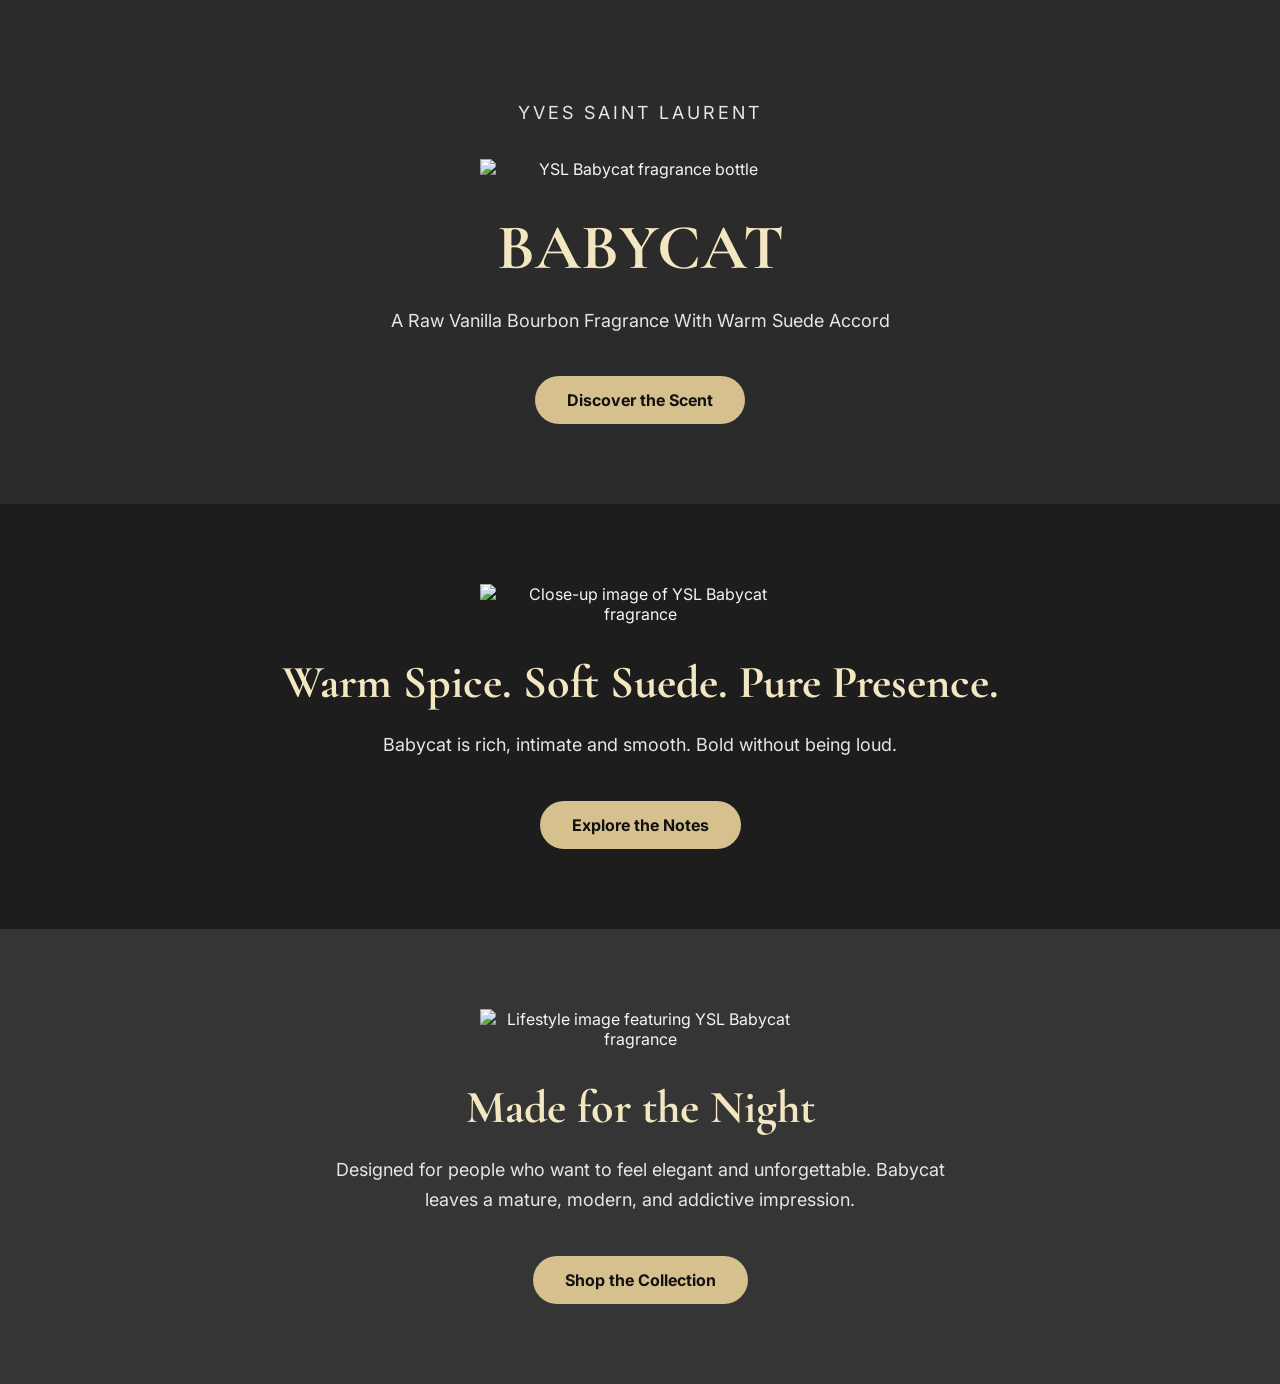
==== product-showcase-site/index.html @ 35a50cfc "Finished Product Showcase Site" ====
<!DOCTYPE html>
<html lang="en">
<head>
    <meta charset="UTF-8">
    <meta name="viewport" content="width=device-width, initial-scale=1.0">
    <title>YSL Babycat Showcase</title>
    <link rel="stylesheet" href="css/style.css">
    <link rel="preconnect" href="https://fonts.googleapis.com">
    <link rel="preconnect" href="https://fonts.gstatic.com" crossorigin>
    <link href="https://fonts.googleapis.com/css2?family=Cormorant+Garamond:wght@500;700&family=Inter:wght@400;500;700&display=swap" rel="stylesheet">
</head>
<body>
    <section class="section section-one">
        <div class="content-column">
            <p class="brand-name">YVES SAINT LAURENT</p>
            <img src="images/babycat1.jpg" alt="YSL Babycat fragrance bottle" class="product-image">
            <h1>BABYCAT</h1>
            <p class="tagline">A Raw Vanilla Bourbon Fragrance With Warm Suede Accord</p>
            <a href="#" class="button-link">Discover the Scent</a>
        </div>
    </section>

    <section class="section section-two">
        <div class="content-column">
            <img src="images/babycat2.jpg" alt="Close-up image of YSL Babycat fragrance" class="product-image">
            <h2>Warm Spice. Soft Suede. Pure Presence.</h2>
            <p>
                Babycat is rich, intimate and smooth.
                Bold without being loud.
            </p>
            <a href="#" class="button-link">Explore the Notes</a>
        </div>
    </section>

    <section class="section section-three">
        <div class="content-column">
            <img src="images/babycat3.jpg" alt="Lifestyle image featuring YSL Babycat fragrance" class="product-image">
            <h2>Made for the Night</h2>
            <p>
                Designed for people who want to feel elegant and unforgettable.
                Babycat leaves a mature, modern, and addictive impression.
            </p>
            <a href="#" class="button-link">Shop the Collection</a>
        </div>
    </section>
</body>
</html>
---- product-showcase-site/css/style.css ----
* {
    box-sizing: border-box;
}

body {
    margin: 0;
    font-family: "Inter", sans-serif;
    background-color: #111111;
    color: #f5f5f5;
}

.section {
    width: 100%;
    padding: 80px 20px;
    text-align: center;
}

.content-column {
    width: 70%;
    max-width: 800px;
    margin-left: auto;
    margin-right: auto;
}

.section-one {
    background-color: #2b2b2b;
}

.section-two {
    background-color: #1d1d1d;
}

.section-three {
    background-color: #353535;
}

.brand-name {
    font-size: 14px;
    letter-spacing: 3px;
    margin-bottom: 30px;
    color: #d6c08d;
}

.product-image {
    width: 100%;
    max-width: 320px;
    display: block;
    margin: 0 auto 30px auto;
}

h1,
h2 {
    font-family: "Cormorant Garamond", serif;
    margin-top: 0;
    margin-bottom: 20px;
    color: #f3e7c2;
}

h1 {
    font-size: 64px;
}

h2 {
    font-size: 46px;
}

.tagline,
.section p {
    font-size: 18px;
    line-height: 1.7;
    max-width: 650px;
    margin-left: auto;
    margin-right: auto;
    margin-bottom: 30px;
    color: #e6e6e6;
}

.button-link {
    display: inline-block;
    text-decoration: none;
    background-color: #d6c08d;
    color: #111111;
    padding: 14px 32px;
    border-radius: 999px;
    font-weight: 700;
    margin-top: 10px;
}
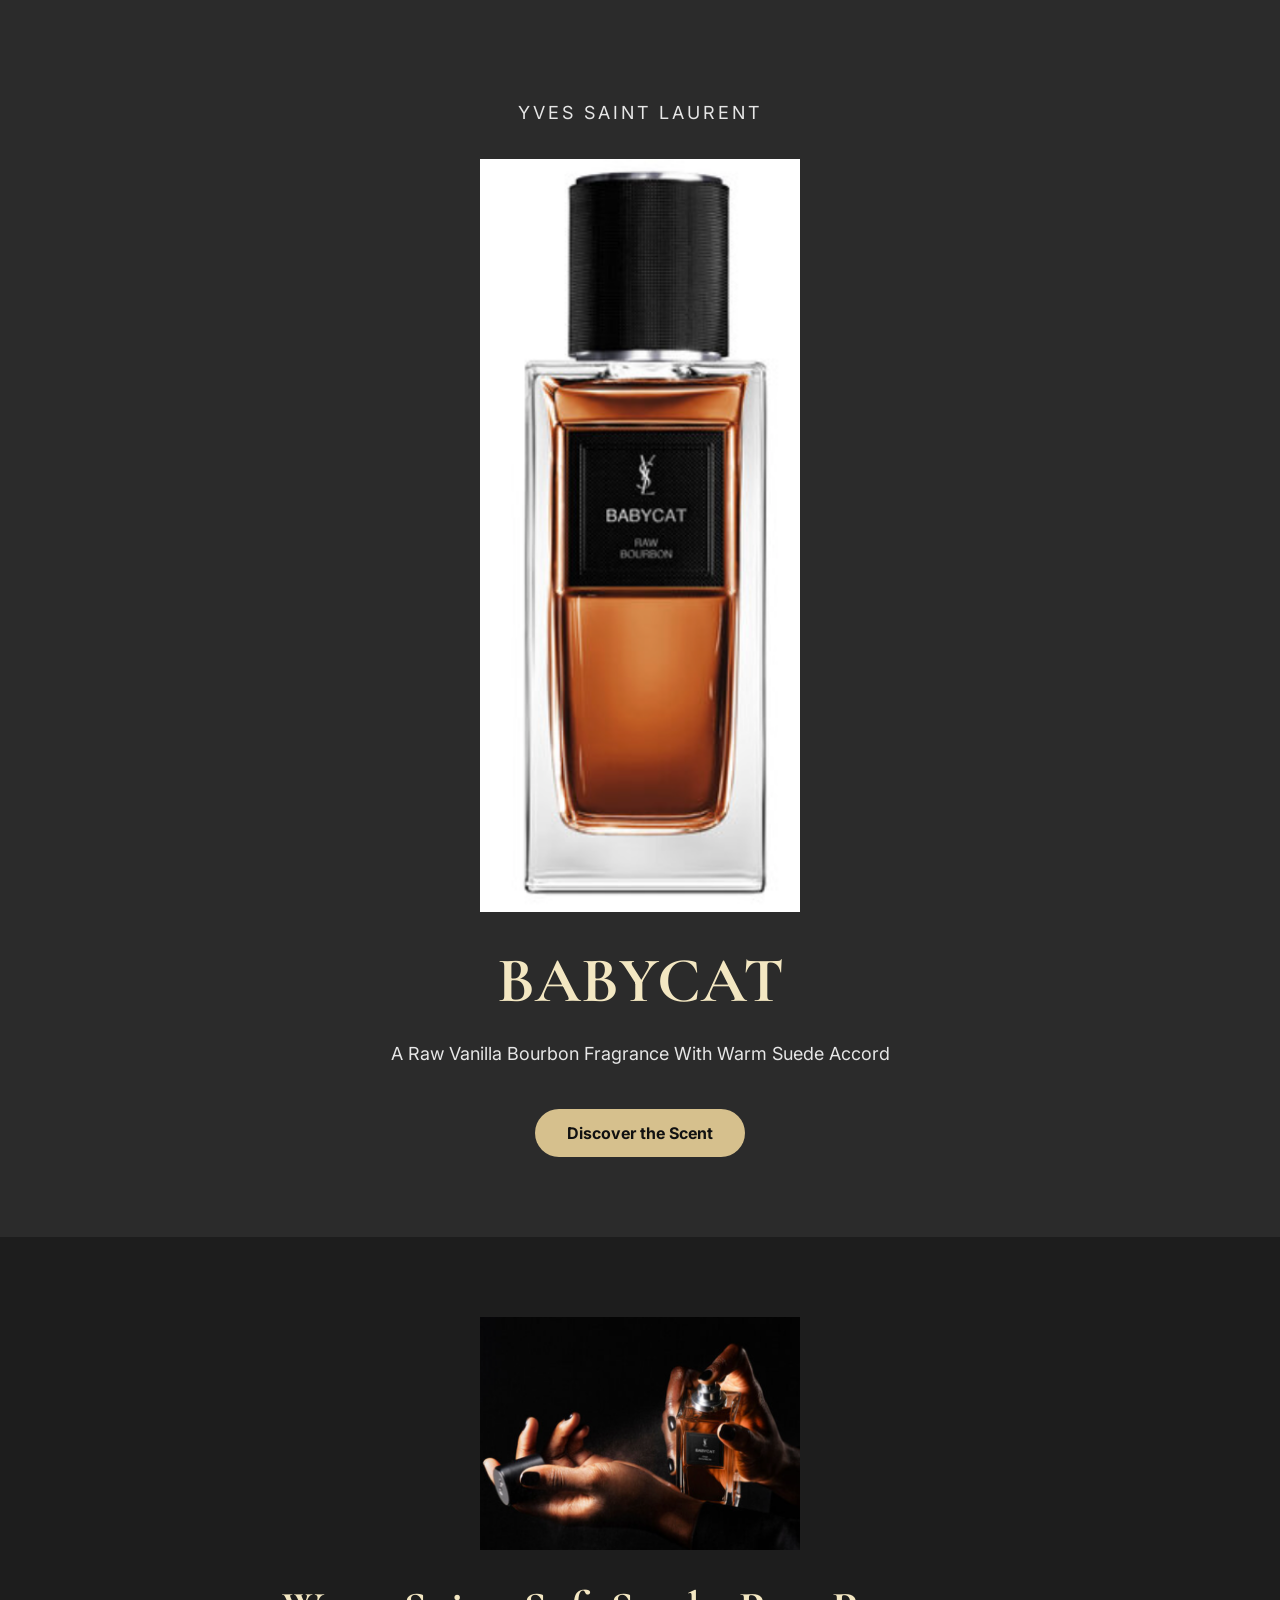
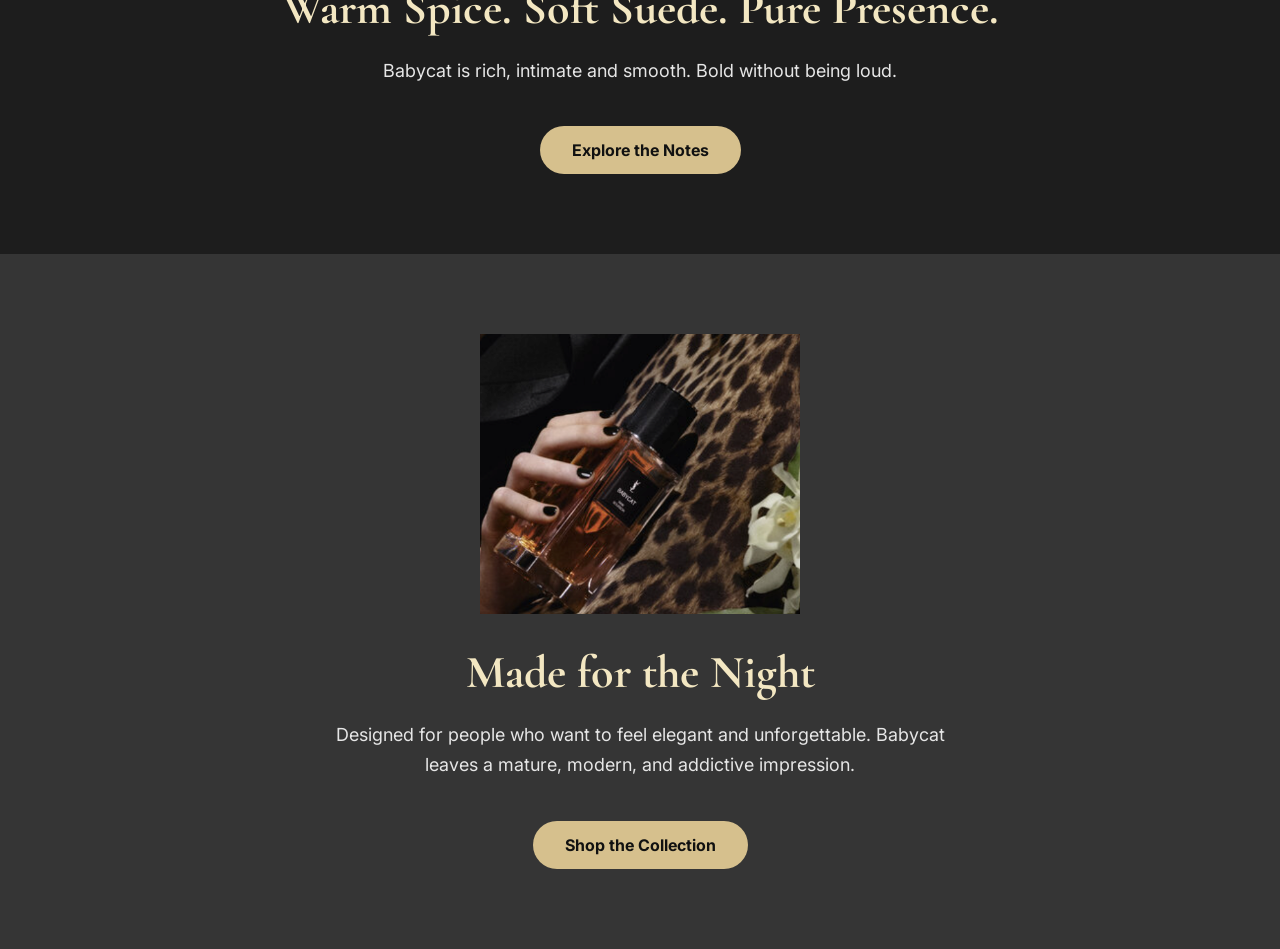
==== commit 99228768: "product showcase png fix" ====
--- a/product-showcase-site/index.html
+++ b/product-showcase-site/index.html
@@ -4,44 +4,79 @@
     <meta charset="UTF-8">
     <meta name="viewport" content="width=device-width, initial-scale=1.0">
     <title>YSL Babycat Showcase</title>
+
     <link rel="stylesheet" href="css/style.css">
+
+    <!-- Google Fonts -->
     <link rel="preconnect" href="https://fonts.googleapis.com">
     <link rel="preconnect" href="https://fonts.gstatic.com" crossorigin>
     <link href="https://fonts.googleapis.com/css2?family=Cormorant+Garamond:wght@500;700&family=Inter:wght@400;500;700&display=swap" rel="stylesheet">
 </head>
+
 <body>
-    <section class="section section-one">
-        <div class="content-column">
-            <p class="brand-name">YVES SAINT LAURENT</p>
-            <img src="images/babycat1.jpg" alt="YSL Babycat fragrance bottle" class="product-image">
-            <h1>BABYCAT</h1>
-            <p class="tagline">A Raw Vanilla Bourbon Fragrance With Warm Suede Accord</p>
-            <a href="#" class="button-link">Discover the Scent</a>
-        </div>
-    </section>
 
-    <section class="section section-two">
-        <div class="content-column">
-            <img src="images/babycat2.jpg" alt="Close-up image of YSL Babycat fragrance" class="product-image">
-            <h2>Warm Spice. Soft Suede. Pure Presence.</h2>
-            <p>
-                Babycat is rich, intimate and smooth.
-                Bold without being loud.
-            </p>
-            <a href="#" class="button-link">Explore the Notes</a>
-        </div>
-    </section>
+<section class="section section-one">
 
-    <section class="section section-three">
-        <div class="content-column">
-            <img src="images/babycat3.jpg" alt="Lifestyle image featuring YSL Babycat fragrance" class="product-image">
-            <h2>Made for the Night</h2>
-            <p>
-                Designed for people who want to feel elegant and unforgettable.
-                Babycat leaves a mature, modern, and addictive impression.
-            </p>
-            <a href="#" class="button-link">Shop the Collection</a>
-        </div>
-    </section>
+    <div class="content-column">
+
+        <p class="brand-name">YVES SAINT LAURENT</p>
+
+        <img src="images/babycat1.png" alt="YSL Babycat fragrance bottle" class="product-image">
+
+        <h1>BABYCAT</h1>
+
+        <p class="tagline">
+            A Raw Vanilla Bourbon Fragrance With Warm Suede Accord
+        </p>
+
+        <a href="#" class="button-link">Discover the Scent</a>
+
+    </div>
+
+</section>
+
+
+
+<section class="section section-two">
+
+    <div class="content-column">
+
+        <img src="images/babycat2.png" alt="Close-up image of YSL Babycat fragrance" class="product-image">
+
+        <h2>Warm Spice. Soft Suede. Pure Presence.</h2>
+
+        <p>
+            Babycat is rich, intimate and smooth.  
+            Bold without being loud.
+        </p>
+
+        <a href="#" class="button-link">Explore the Notes</a>
+
+    </div>
+
+</section>
+
+
+
+<section class="section section-three">
+
+    <div class="content-column">
+
+        <img src="images/babycat3.png" alt="Lifestyle image featuring YSL Babycat fragrance" class="product-image">
+
+        <h2>Made for the Night</h2>
+
+        <p>
+            Designed for people who want to feel elegant and unforgettable.  
+            Babycat leaves a mature, modern, and addictive impression.
+        </p>
+
+        <a href="#" class="button-link">Shop the Collection</a>
+
+    </div>
+
+</section>
+
+
 </body>
 </html>
--- a/product-showcase-site/css/style.css
+++ b/product-showcase-site/css/style.css
@@ -84,4 +84,8 @@
     border-radius: 999px;
     font-weight: 700;
     margin-top: 10px;
+}
+
+.button-link:hover {
+    background-color: #c9b47f;
 }
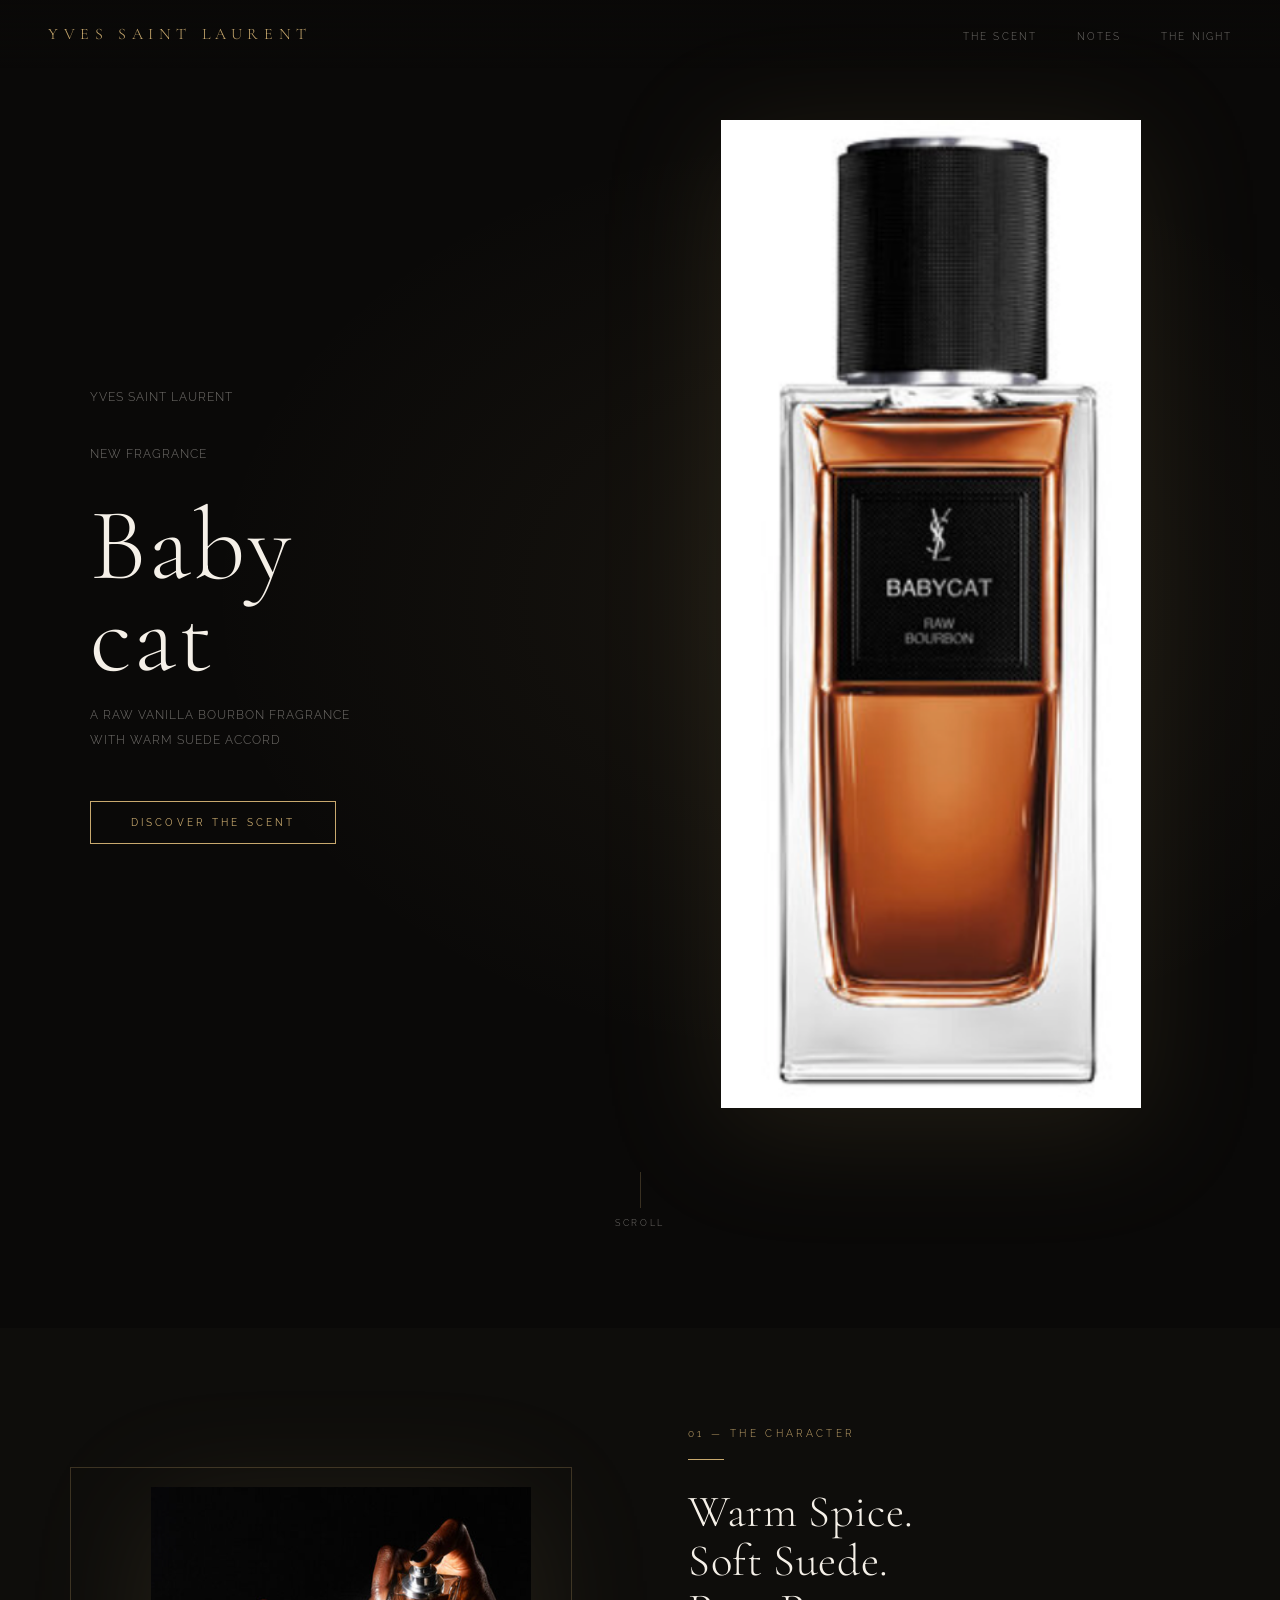
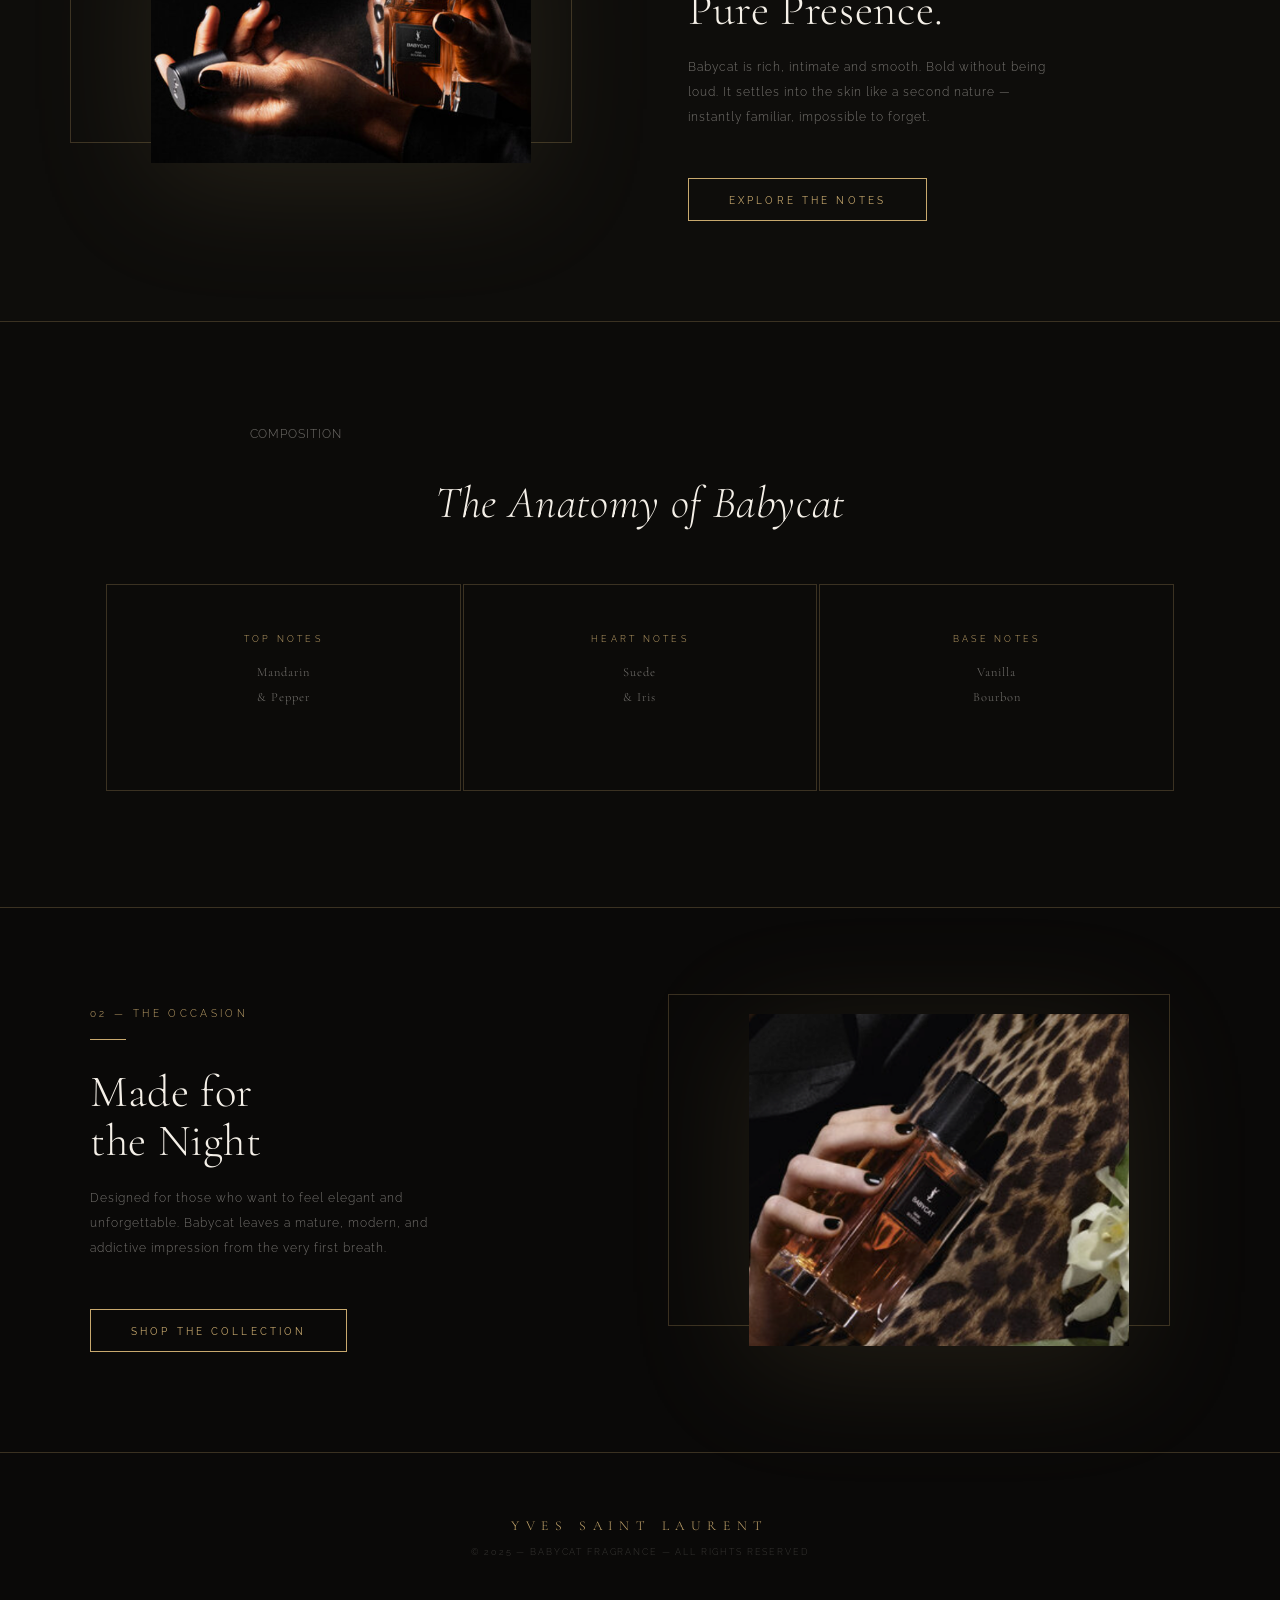
==== commit 12f4ffa7: "Changed site" ====
--- a/product-showcase-site/index.html
+++ b/product-showcase-site/index.html
@@ -10,73 +10,187 @@
     <!-- Google Fonts -->
     <link rel="preconnect" href="https://fonts.googleapis.com">
     <link rel="preconnect" href="https://fonts.gstatic.com" crossorigin>
-    <link href="https://fonts.googleapis.com/css2?family=Cormorant+Garamond:wght@500;700&family=Inter:wght@400;500;700&display=swap" rel="stylesheet">
+    <link href="https://fonts.googleapis.com/css2?family=Cormorant+Garamond:ital,wght@0,300;0,400;1,300&family=Raleway:wght@200;300;400&display=swap" rel="stylesheet">
 </head>
 
 <body>
 
-<section class="section section-one">
+    <!-- NAVBAR -->
+    <nav id="navbar">
+        <a class="nav-logo" href="#">Yves Saint Laurent</a>
+        <ul class="nav-links">
+            <li><a href="#section-one">The Scent</a></li>
+            <li><a href="#notes">Notes</a></li>
+            <li><a href="#section-three">The Night</a></li>
+        </ul>
+    </nav>
 
-    <div class="content-column">
+    <!-- HERO -->
+    <section class="section section-one" id="section-one">
+        <div class="content-column hero-layout">
+            <div class="hero-text">
+                <p class="brand-name">Yves Saint Laurent</p>
+                <p class="hero-eyebrow">New Fragrance</p>
+                <h1>Baby<br>cat</h1>
+                <p class="tagline">A Raw Vanilla Bourbon Fragrance<br>With Warm Suede Accord</p>
+                <button class="button-link" onclick="openModal('scent')">
+                    <span>Discover the Scent</span>
+                </button>
+            </div>
+            <div class="hero-img-wrap">
+                <img src="images/babycat1.png" alt="YSL Babycat fragrance bottle" class="product-image hero-img">
+            </div>
+        </div>
+        <div class="hero-scroll">
+            <div class="scroll-line"></div>
+            <span>Scroll</span>
+        </div>
+    </section>
 
-        <p class="brand-name">YVES SAINT LAURENT</p>
+    <!-- SECTION TWO -->
+    <section class="section section-two" id="section-two">
+        <div class="content-column split-layout">
+            <div class="split-img-wrap reveal-img">
+                <div class="img-accent"></div>
+                <img src="images/babycat2.png" alt="Close-up image of YSL Babycat fragrance" class="product-image">
+            </div>
+            <div class="split-text reveal-text">
+                <span class="section-number">01 — The Character</span>
+                <div class="gold-divider"></div>
+                <h2>Warm Spice.<br>Soft Suede.<br>Pure Presence.</h2>
+                <p>Babycat is rich, intimate and smooth. Bold without being loud.
+                It settles into the skin like a second nature — instantly familiar, impossible to forget.</p>
+                <button class="button-link" onclick="openModal('notes')">
+                    <span>Explore the Notes</span>
+                </button>
+            </div>
+        </div>
+    </section>
 
-        <img src="images/babycat1.png" alt="YSL Babycat fragrance bottle" class="product-image">
+    <!-- NOTES SECTION -->
+    <section class="section notes-section" id="notes">
+        <div class="notes-inner">
+            <p class="notes-eyebrow">Composition</p>
+            <h2 class="notes-title">The Anatomy of Babycat</h2>
+            <div class="notes-grid">
+                <div class="note-card">
+                    <span class="note-label">Top Notes</span>
+                    <p class="note-name">Mandarin<br>& Pepper</p>
+                </div>
+                <div class="note-card">
+                    <span class="note-label">Heart Notes</span>
+                    <p class="note-name">Suede<br>& Iris</p>
+                </div>
+                <div class="note-card">
+                    <span class="note-label">Base Notes</span>
+                    <p class="note-name">Vanilla<br>Bourbon</p>
+                </div>
+            </div>
+        </div>
+    </section>
 
-        <h1>BABYCAT</h1>
+    <!-- SECTION THREE -->
+    <section class="section section-three" id="section-three">
+        <div class="content-column split-layout reverse">
+            <div class="split-img-wrap reveal-img">
+                <div class="img-accent"></div>
+                <img src="images/babycat3.png" alt="Lifestyle image featuring YSL Babycat fragrance" class="product-image">
+            </div>
+            <div class="split-text reveal-text">
+                <span class="section-number">02 — The Occasion</span>
+                <div class="gold-divider"></div>
+                <h2>Made for<br>the Night</h2>
+                <p>Designed for those who want to feel elegant and unforgettable.
+                Babycat leaves a mature, modern, and addictive impression from the very first breath.</p>
+                <button class="button-link" onclick="openModal('shop')">
+                    <span>Shop the Collection</span>
+                </button>
+            </div>
+        </div>
+    </section>
 
-        <p class="tagline">
-            A Raw Vanilla Bourbon Fragrance With Warm Suede Accord
-        </p>
+    <!-- FOOTER -->
+    <footer>
+        <p class="footer-logo">Yves Saint Laurent</p>
+        <p class="footer-copy">&copy; 2025 — Babycat Fragrance — All Rights Reserved</p>
+    </footer>
 
-        <a href="#" class="button-link">Discover the Scent</a>
-
+    <!-- MODAL: SCENT -->
+    <div class="modal-overlay" id="modal-scent" onclick="closeModal(event, 'scent')">
+        <div class="modal">
+            <button class="modal-close" onclick="closeModalById('scent')">&#215;</button>
+            <p class="modal-eyebrow">Yves Saint Laurent — Babycat</p>
+            <h3 class="modal-title">Discover the Scent</h3>
+            <p class="modal-body">Babycat is an ode to warmth and raw sensuality. Opening with a spark of citrus and spice,
+            it blooms into soft suede and iris before settling into its most seductive form —
+            a rich, creamy vanilla bourbon that lingers on the skin for hours.
+            Bold without being loud. Intimate without being soft.</p>
+        </div>
     </div>
 
-</section>
-
-
-
-<section class="section section-two">
-
-    <div class="content-column">
-
-        <img src="images/babycat2.png" alt="Close-up image of YSL Babycat fragrance" class="product-image">
-
-        <h2>Warm Spice. Soft Suede. Pure Presence.</h2>
-
-        <p>
-            Babycat is rich, intimate and smooth.  
-            Bold without being loud.
-        </p>
-
-        <a href="#" class="button-link">Explore the Notes</a>
-
+    <!-- MODAL: NOTES -->
+    <div class="modal-overlay" id="modal-notes" onclick="closeModal(event, 'notes')">
+        <div class="modal">
+            <button class="modal-close" onclick="closeModalById('notes')">&#215;</button>
+            <p class="modal-eyebrow">Fragrance Profile</p>
+            <h3 class="modal-title">Explore the Notes</h3>
+            <p class="modal-body">
+                <strong>Top:</strong> Mandarin &amp; Black Pepper — a bright, spiced opening that announces your arrival.<br><br>
+                <strong>Heart:</strong> Suede &amp; Iris — powdery, tactile, impossibly soft against the skin.<br><br>
+                <strong>Base:</strong> Vanilla Bourbon — deep, sweet, and utterly addictive. This is where Babycat lives.
+            </p>
+        </div>
     </div>
 
-</section>
-
-
-
-<section class="section section-three">
-
-    <div class="content-column">
-
-        <img src="images/babycat3.png" alt="Lifestyle image featuring YSL Babycat fragrance" class="product-image">
-
-        <h2>Made for the Night</h2>
-
-        <p>
-            Designed for people who want to feel elegant and unforgettable.  
-            Babycat leaves a mature, modern, and addictive impression.
-        </p>
-
-        <a href="#" class="button-link">Shop the Collection</a>
-
+    <!-- MODAL: SHOP -->
+    <div class="modal-overlay" id="modal-shop" onclick="closeModal(event, 'shop')">
+        <div class="modal">
+            <button class="modal-close" onclick="closeModalById('shop')">&#215;</button>
+            <p class="modal-eyebrow">The Collection</p>
+            <h3 class="modal-title">Shop Babycat</h3>
+            <p class="modal-body">Available in 30ml, 60ml, and 90ml Eau de Parfum. The Babycat collection also includes
+            a luxurious body lotion and travel-size rollerball for the fragrance obsessed.
+            Find it at YSL Beauty boutiques and select luxury department stores worldwide.</p>
+        </div>
     </div>
 
-</section>
+    <script>
+        // Navbar scroll effect
+        const navbar = document.getElementById('navbar');
+        window.addEventListener('scroll', () => {
+            navbar.classList.toggle('scrolled', window.scrollY > 60);
+        });
 
+        // Scroll-triggered reveal
+        const observer = new IntersectionObserver((entries) => {
+            entries.forEach(e => {
+                if (e.isIntersecting) e.target.classList.add('visible');
+            });
+        }, { threshold: 0.15 });
+
+        document.querySelectorAll('.reveal-img, .reveal-text, .note-card').forEach(el => observer.observe(el));
+
+        // Modal logic
+        function openModal(id) {
+            document.getElementById('modal-' + id).classList.add('open');
+            document.body.style.overflow = 'hidden';
+        }
+        function closeModalById(id) {
+            document.getElementById('modal-' + id).classList.remove('open');
+            document.body.style.overflow = '';
+        }
+        function closeModal(e, id) {
+            if (e.target === e.currentTarget) closeModalById(id);
+        }
+        document.addEventListener('keydown', e => {
+            if (e.key === 'Escape') {
+                document.querySelectorAll('.modal-overlay.open').forEach(m => {
+                    m.classList.remove('open');
+                    document.body.style.overflow = '';
+                });
+            }
+        });
+    </script>
 
 </body>
 </html>
--- a/product-showcase-site/css/style.css
+++ b/product-showcase-site/css/style.css
@@ -1,91 +1,554 @@
+/* ── RESET & BASE ─────────────────────────────────────── */
 * {
     box-sizing: border-box;
+    margin: 0;
+    padding: 0;
+}
+
+:root {
+    --black:       #0a0908;
+    --warm-black:  #111009;
+    --gold:        #c8a96e;
+    --gold-light:  #e2c98a;
+    --cream:       #f5f0e8;
+    --muted:       rgba(245, 240, 232, 0.45);
+    --border:      rgba(200, 169, 110, 0.25);
+}
+
+html {
+    scroll-behavior: smooth;
 }
 
 body {
-    margin: 0;
-    font-family: "Inter", sans-serif;
-    background-color: #111111;
-    color: #f5f5f5;
-}
-
+    font-family: 'Raleway', sans-serif;
+    font-weight: 300;
+    background-color: var(--black);
+    color: var(--cream);
+    letter-spacing: 0.04em;
+    overflow-x: hidden;
+}
+
+/* ── NAVBAR ───────────────────────────────────────────── */
+#navbar {
+    position: fixed;
+    top: 0; left: 0; right: 0;
+    z-index: 100;
+    display: flex;
+    justify-content: space-between;
+    align-items: center;
+    padding: 1.5rem 3rem;
+    background: linear-gradient(to bottom, rgba(10,9,8,0.85), transparent);
+    transition: background 0.4s;
+}
+
+#navbar.scrolled {
+    background: rgba(10,9,8,0.95);
+    border-bottom: 0.5px solid var(--border);
+}
+
+.nav-logo {
+    font-family: 'Cormorant Garamond', serif;
+    font-weight: 300;
+    font-size: 1rem;
+    letter-spacing: 0.35em;
+    color: var(--gold);
+    text-decoration: none;
+    text-transform: uppercase;
+}
+
+.nav-links {
+    display: flex;
+    gap: 2.5rem;
+    list-style: none;
+}
+
+.nav-links a {
+    color: var(--muted);
+    text-decoration: none;
+    font-size: 0.65rem;
+    letter-spacing: 0.2em;
+    text-transform: uppercase;
+    transition: color 0.3s;
+}
+
+.nav-links a:hover {
+    color: var(--gold);
+}
+
+/* ── SECTIONS ─────────────────────────────────────────── */
 .section {
     width: 100%;
-    padding: 80px 20px;
-    text-align: center;
+    padding: 100px 20px;
 }
 
 .content-column {
-    width: 70%;
-    max-width: 800px;
+    width: 90%;
+    max-width: 1100px;
     margin-left: auto;
     margin-right: auto;
 }
 
+.section-one   { background-color: #0a0908; }
+.section-two   { background-color: #0e0d0b; }
+.section-three { background-color: #0a0908; }
+
+/* ── HERO ─────────────────────────────────────────────── */
 .section-one {
-    background-color: #2b2b2b;
-}
-
-.section-two {
-    background-color: #1d1d1d;
-}
-
-.section-three {
-    background-color: #353535;
+    min-height: 100vh;
+    display: flex;
+    flex-direction: column;
+    justify-content: center;
+    align-items: center;
+    position: relative;
+    padding-top: 120px;
+    background-image: radial-gradient(ellipse 70% 50% at 65% 45%, rgba(200,169,110,0.07) 0%, transparent 70%);
+}
+
+.hero-layout {
+    display: grid;
+    grid-template-columns: 1fr 1fr;
+    align-items: center;
+    gap: 4rem;
+}
+
+.hero-text {
+    opacity: 0;
+    animation: fadeUp 1.2s cubic-bezier(0.22, 1, 0.36, 1) 0.2s forwards;
 }
 
 .brand-name {
-    font-size: 14px;
-    letter-spacing: 3px;
-    margin-bottom: 30px;
-    color: #d6c08d;
-}
-
+    font-size: 0.65rem;
+    letter-spacing: 0.4em;
+    text-transform: uppercase;
+    color: var(--gold);
+    margin-bottom: 0.5rem;
+}
+
+.hero-eyebrow {
+    font-size: 0.65rem;
+    letter-spacing: 0.3em;
+    text-transform: uppercase;
+    color: var(--muted);
+    margin-bottom: 1.5rem;
+}
+
+.hero-img-wrap {
+    opacity: 0;
+    animation: fadeSlideIn 1.4s cubic-bezier(0.22, 1, 0.36, 1) 0.4s forwards;
+    display: flex;
+    justify-content: center;
+}
+
+/* ── PRODUCT IMAGES ───────────────────────────────────── */
 .product-image {
     width: 100%;
-    max-width: 320px;
+    max-width: 380px;
     display: block;
-    margin: 0 auto 30px auto;
-}
-
-h1,
+    margin: 0 auto;
+    filter: drop-shadow(0 20px 60px rgba(200, 169, 110, 0.12));
+}
+
+.hero-img {
+    max-width: 420px;
+}
+
+/* ── HERO SCROLL INDICATOR ────────────────────────────── */
+.hero-scroll {
+    display: flex;
+    flex-direction: column;
+    align-items: center;
+    gap: 0.6rem;
+    color: var(--muted);
+    font-size: 0.55rem;
+    letter-spacing: 0.3em;
+    text-transform: uppercase;
+    margin-top: 4rem;
+    animation: fadeIn 1s 1.5s both;
+}
+
+.scroll-line {
+    width: 0.5px;
+    height: 36px;
+    background: var(--border);
+    animation: scrollPulse 2s ease-in-out infinite;
+}
+
+/* ── HEADINGS ─────────────────────────────────────────── */
+h1, h2 {
+    font-family: 'Cormorant Garamond', serif;
+    font-weight: 300;
+    color: var(--cream);
+    margin-bottom: 1.25rem;
+}
+
+h1 {
+    font-size: clamp(4rem, 8vw, 7rem);
+    line-height: 0.9;
+    letter-spacing: 0.02em;
+}
+
 h2 {
-    font-family: "Cormorant Garamond", serif;
-    margin-top: 0;
-    margin-bottom: 20px;
-    color: #f3e7c2;
-}
-
-h1 {
-    font-size: 64px;
-}
-
-h2 {
-    font-size: 46px;
-}
-
+    font-size: clamp(2rem, 3.5vw, 2.8rem);
+    line-height: 1.1;
+}
+
+/* ── TAGLINE & BODY TEXT ──────────────────────────────── */
 .tagline,
 .section p {
-    font-size: 18px;
-    line-height: 1.7;
-    max-width: 650px;
-    margin-left: auto;
-    margin-right: auto;
-    margin-bottom: 30px;
-    color: #e6e6e6;
-}
-
+    font-size: 0.78rem;
+    line-height: 2;
+    letter-spacing: 0.08em;
+    color: var(--muted);
+    margin-bottom: 2rem;
+    max-width: 380px;
+}
+
+.tagline {
+    text-transform: uppercase;
+    letter-spacing: 0.15em;
+}
+
+/* ── BUTTONS ──────────────────────────────────────────── */
 .button-link {
     display: inline-block;
+    padding: 0.9rem 2.5rem;
+    border: 0.5px solid var(--gold);
+    color: var(--gold);
     text-decoration: none;
-    background-color: #d6c08d;
-    color: #111111;
-    padding: 14px 32px;
-    border-radius: 999px;
-    font-weight: 700;
-    margin-top: 10px;
-}
-
-.button-link:hover {
-    background-color: #c9b47f;
+    font-family: 'Raleway', sans-serif;
+    font-size: 0.65rem;
+    font-weight: 400;
+    letter-spacing: 0.3em;
+    text-transform: uppercase;
+    background: transparent;
+    cursor: pointer;
+    transition: color 0.35s, transform 0.2s;
+    position: relative;
+    overflow: hidden;
+    border-radius: 0;
+    margin-top: 1rem;
+}
+
+.button-link::before {
+    content: '';
+    position: absolute;
+    inset: 0;
+    background: var(--gold);
+    transform: scaleX(0);
+    transform-origin: left;
+    transition: transform 0.35s cubic-bezier(0.22, 1, 0.36, 1);
+}
+
+.button-link:hover::before {
+    transform: scaleX(1);
+}
+
+.button-link span {
+    position: relative;
+    z-index: 1;
+}
+
+.button-link:hover span {
+    color: var(--black);
+}
+
+.button-link:active {
+    transform: scale(0.98);
+}
+
+/* ── SPLIT LAYOUT (sections 2 & 3) ───────────────────── */
+.split-layout {
+    display: grid;
+    grid-template-columns: 1fr 1fr;
+    align-items: center;
+    gap: 6rem;
+}
+
+.split-layout.reverse {
+    direction: rtl;
+}
+
+.split-layout.reverse > * {
+    direction: ltr;
+}
+
+.split-img-wrap {
+    position: relative;
+}
+
+.img-accent {
+    position: absolute;
+    top: -1.25rem;
+    left: -1.25rem;
+    right: 1.25rem;
+    bottom: 1.25rem;
+    border: 0.5px solid var(--border);
+    pointer-events: none;
+}
+
+.section-number {
+    font-size: 0.6rem;
+    letter-spacing: 0.35em;
+    color: var(--gold);
+    display: block;
+    margin-bottom: 1.25rem;
+    text-transform: uppercase;
+}
+
+.gold-divider {
+    width: 36px;
+    height: 0.5px;
+    background: var(--gold);
+    margin-bottom: 1.75rem;
+}
+
+/* ── SCROLL REVEAL ────────────────────────────────────── */
+.reveal-img {
+    opacity: 0;
+    transform: translateY(40px);
+    transition: opacity 0.9s cubic-bezier(0.22, 1, 0.36, 1),
+                transform 0.9s cubic-bezier(0.22, 1, 0.36, 1);
+}
+
+.reveal-text {
+    opacity: 0;
+    transform: translateY(30px);
+    transition: opacity 0.9s 0.15s cubic-bezier(0.22, 1, 0.36, 1),
+                transform 0.9s 0.15s cubic-bezier(0.22, 1, 0.36, 1);
+}
+
+.reveal-img.visible,
+.reveal-text.visible {
+    opacity: 1;
+    transform: none;
+}
+
+/* ── NOTES SECTION ────────────────────────────────────── */
+.notes-section {
+    background-color: #0c0b09;
+    border-top: 0.5px solid var(--border);
+    border-bottom: 0.5px solid var(--border);
+}
+
+.notes-inner {
+    max-width: 1100px;
+    margin: 0 auto;
+    padding: 0 1rem;
+    text-align: center;
+}
+
+.notes-eyebrow {
+    font-size: 0.6rem;
+    letter-spacing: 0.4em;
+    text-transform: uppercase;
+    color: var(--gold);
+    margin-bottom: 0.75rem;
+}
+
+.notes-title {
+    font-family: 'Cormorant Garamond', serif;
+    font-size: clamp(1.8rem, 3.5vw, 3rem);
+    font-weight: 300;
+    font-style: italic;
+    color: var(--cream);
+    margin-bottom: 3.5rem;
+}
+
+.notes-grid {
+    display: grid;
+    grid-template-columns: repeat(3, 1fr);
+    gap: 2px;
+    margin-bottom: 1rem;
+}
+
+.note-card {
+    padding: 3rem 1.5rem;
+    border: 0.5px solid var(--border);
+    text-align: center;
+    opacity: 0;
+    transform: translateY(20px);
+    transition: opacity 0.7s cubic-bezier(0.22, 1, 0.36, 1),
+                transform 0.7s cubic-bezier(0.22, 1, 0.36, 1),
+                background 0.3s;
+}
+
+.note-card.visible {
+    opacity: 1;
+    transform: none;
+}
+
+.note-card:nth-child(2) { transition-delay: 0.1s; }
+.note-card:nth-child(3) { transition-delay: 0.2s; }
+
+.note-card:hover {
+    background: rgba(200, 169, 110, 0.04);
+}
+
+.note-label {
+    font-size: 0.58rem;
+    letter-spacing: 0.35em;
+    text-transform: uppercase;
+    color: var(--gold);
+    display: block;
+    margin-bottom: 1rem;
+}
+
+.note-name {
+    font-family: 'Cormorant Garamond', serif;
+    font-size: 1.5rem;
+    font-weight: 300;
+    color: var(--cream);
+    line-height: 1.4;
+}
+
+/* ── FOOTER ───────────────────────────────────────────── */
+footer {
+    padding: 4rem 3rem;
+    text-align: center;
+    border-top: 0.5px solid var(--border);
+    background-color: var(--black);
+}
+
+.footer-logo {
+    font-family: 'Cormorant Garamond', serif;
+    font-size: 0.85rem;
+    letter-spacing: 0.5em;
+    color: var(--gold);
+    text-transform: uppercase;
+    margin-bottom: 0.75rem;
+}
+
+.footer-copy {
+    font-size: 0.58rem;
+    letter-spacing: 0.2em;
+    color: rgba(245, 240, 232, 0.2);
+    text-transform: uppercase;
+}
+
+/* ── MODAL ────────────────────────────────────────────── */
+.modal-overlay {
+    display: none;
+    position: fixed;
+    inset: 0;
+    background: rgba(10, 9, 8, 0.92);
+    z-index: 200;
+    align-items: center;
+    justify-content: center;
+    padding: 2rem;
+}
+
+.modal-overlay.open {
+    display: flex;
+}
+
+.modal {
+    background: var(--warm-black);
+    border: 0.5px solid var(--border);
+    max-width: 480px;
+    width: 100%;
+    padding: 3rem;
+    position: relative;
+    animation: fadeUp 0.4s cubic-bezier(0.22, 1, 0.36, 1);
+}
+
+.modal-close {
+    position: absolute;
+    top: 1.25rem;
+    right: 1.5rem;
+    background: none;
+    border: none;
+    color: var(--muted);
+    font-size: 1.6rem;
+    cursor: pointer;
+    line-height: 1;
+    transition: color 0.2s;
+}
+
+.modal-close:hover {
+    color: var(--gold);
+}
+
+.modal-eyebrow {
+    font-size: 0.58rem;
+    letter-spacing: 0.4em;
+    text-transform: uppercase;
+    color: var(--gold);
+    margin-bottom: 0.75rem;
+}
+
+.modal-title {
+    font-family: 'Cormorant Garamond', serif;
+    font-size: 2rem;
+    font-weight: 300;
+    color: var(--cream);
+    margin-bottom: 1.25rem;
+}
+
+.modal-body {
+    font-size: 0.78rem;
+    line-height: 2;
+    letter-spacing: 0.06em;
+    color: var(--muted);
+}
+
+.modal-body strong {
+    color: var(--cream);
+    font-weight: 400;
+}
+
+/* ── ANIMATIONS ───────────────────────────────────────── */
+@keyframes fadeUp {
+    from { opacity: 0; transform: translateY(30px); }
+    to   { opacity: 1; transform: none; }
+}
+
+@keyframes fadeSlideIn {
+    from { opacity: 0; transform: translateX(30px); }
+    to   { opacity: 1; transform: none; }
+}
+
+@keyframes fadeIn {
+    from { opacity: 0; }
+    to   { opacity: 1; }
+}
+
+@keyframes scrollPulse {
+    0%, 100% { opacity: 0.3; transform: scaleY(1); }
+    50%       { opacity: 1;   transform: scaleY(1.3); }
+}
+
+/* ── RESPONSIVE ───────────────────────────────────────── */
+@media (max-width: 768px) {
+    #navbar {
+        padding: 1.25rem 1.5rem;
+    }
+
+    .nav-links {
+        display: none;
+    }
+
+    .hero-layout,
+    .split-layout,
+    .split-layout.reverse {
+        grid-template-columns: 1fr;
+        direction: ltr;
+        gap: 2.5rem;
+    }
+
+    .notes-grid {
+        grid-template-columns: 1fr;
+    }
+
+    .section {
+        padding: 80px 20px;
+    }
+
+    .section-one {
+        padding-top: 100px;
+        min-height: auto;
+    }
+
+    h1 {
+        font-size: clamp(3.5rem, 12vw, 5rem);
+    }
 }
